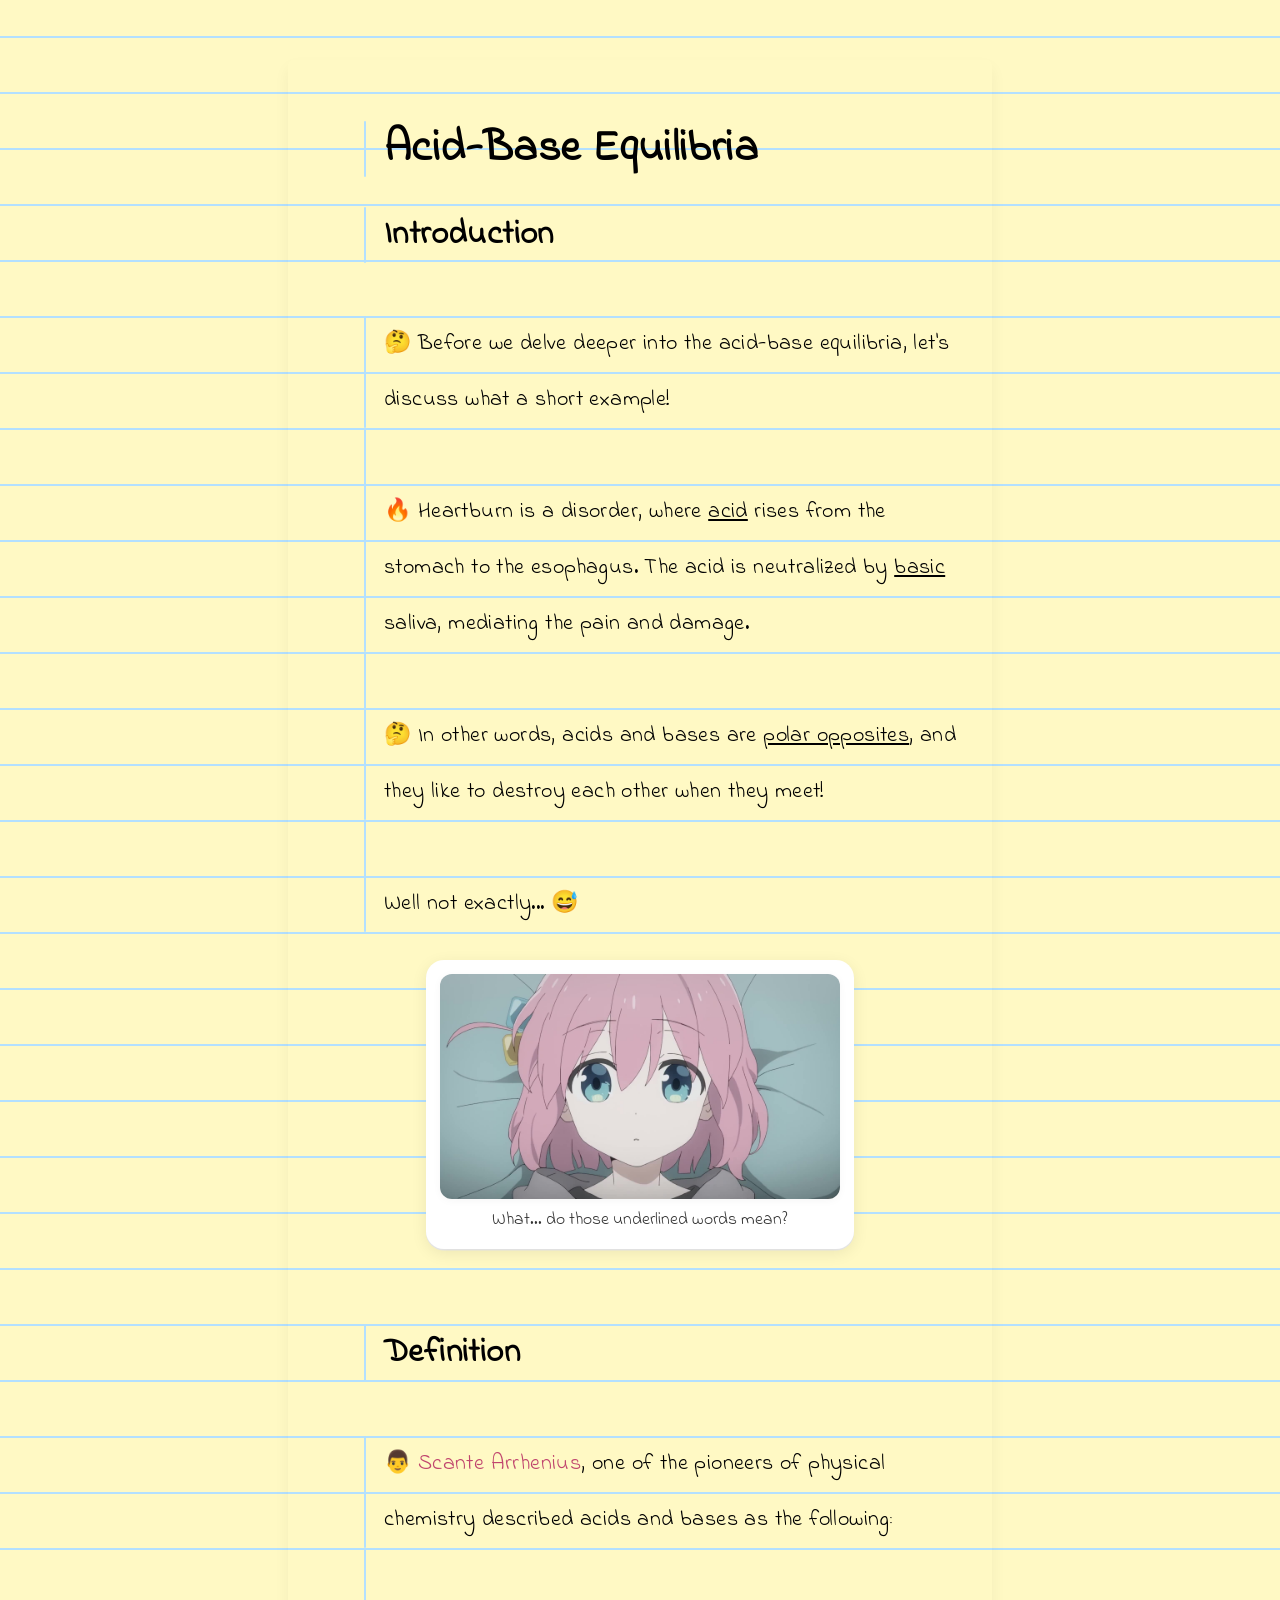
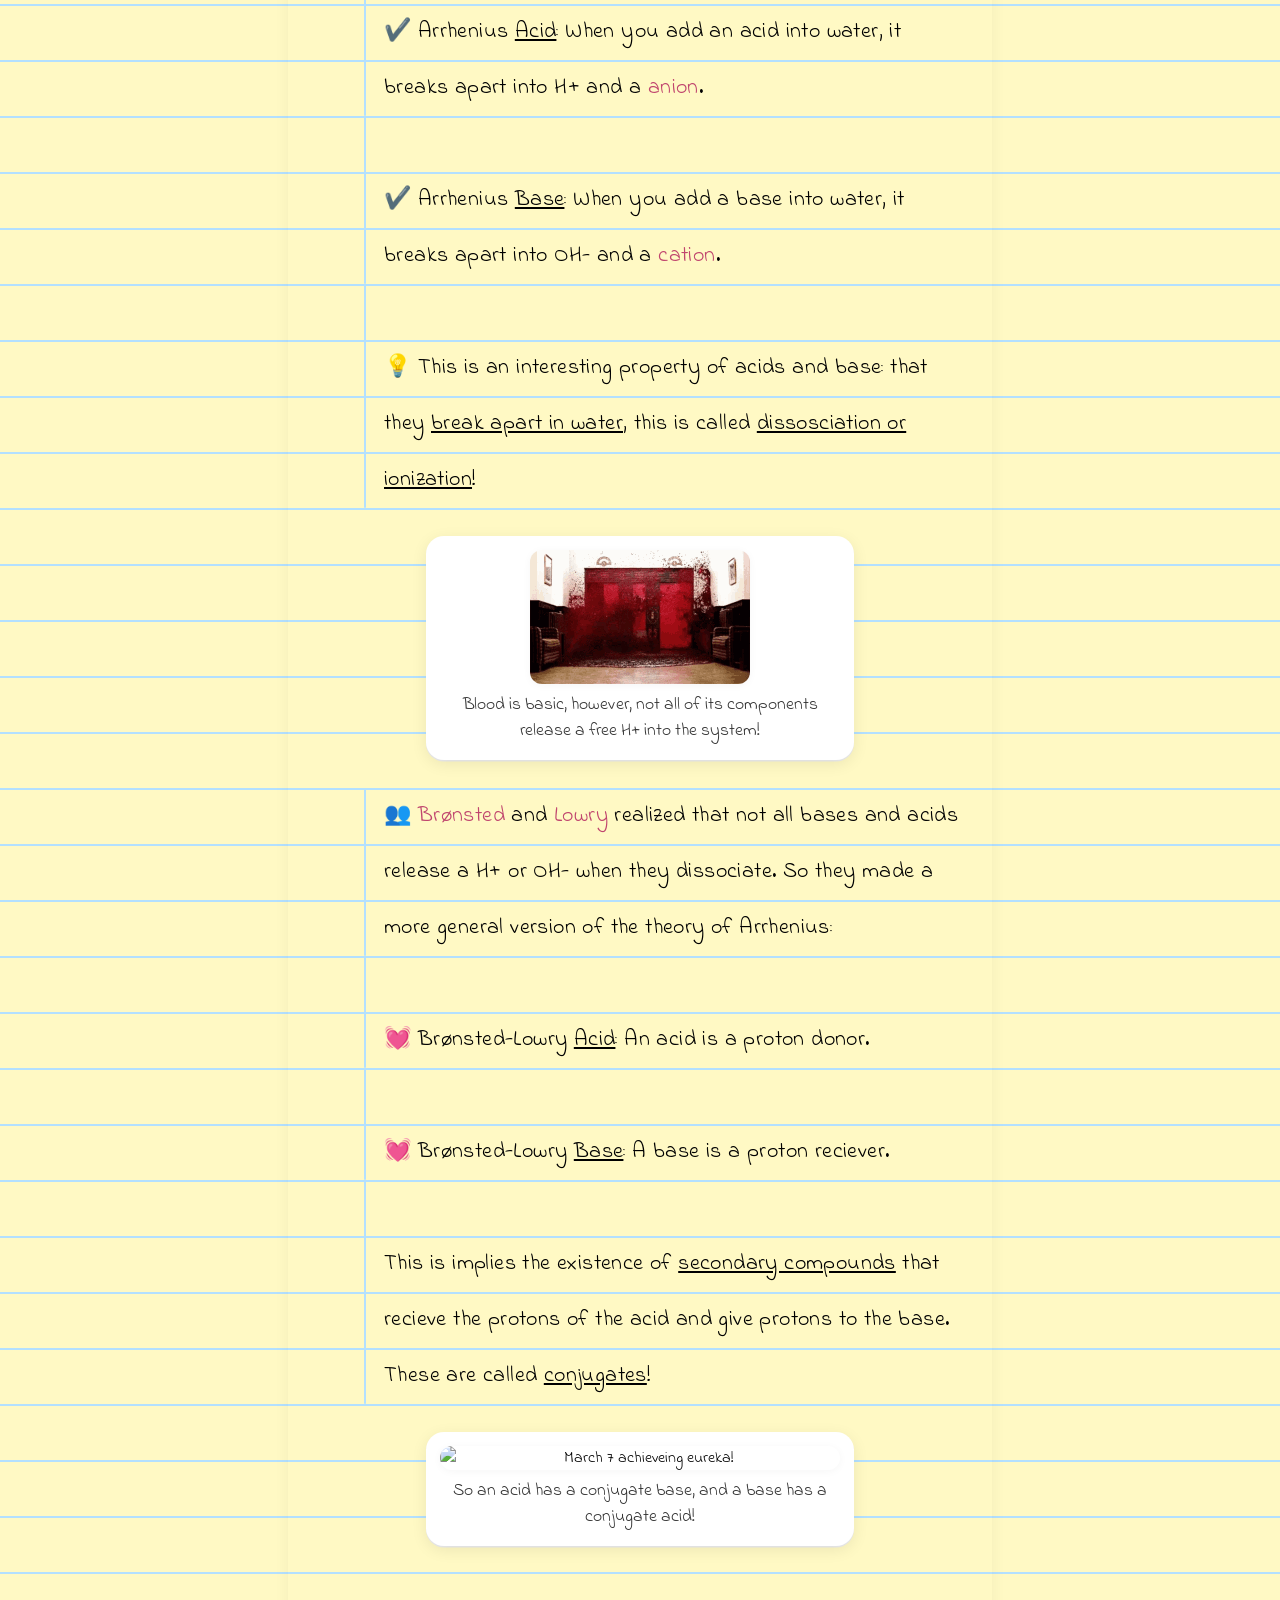
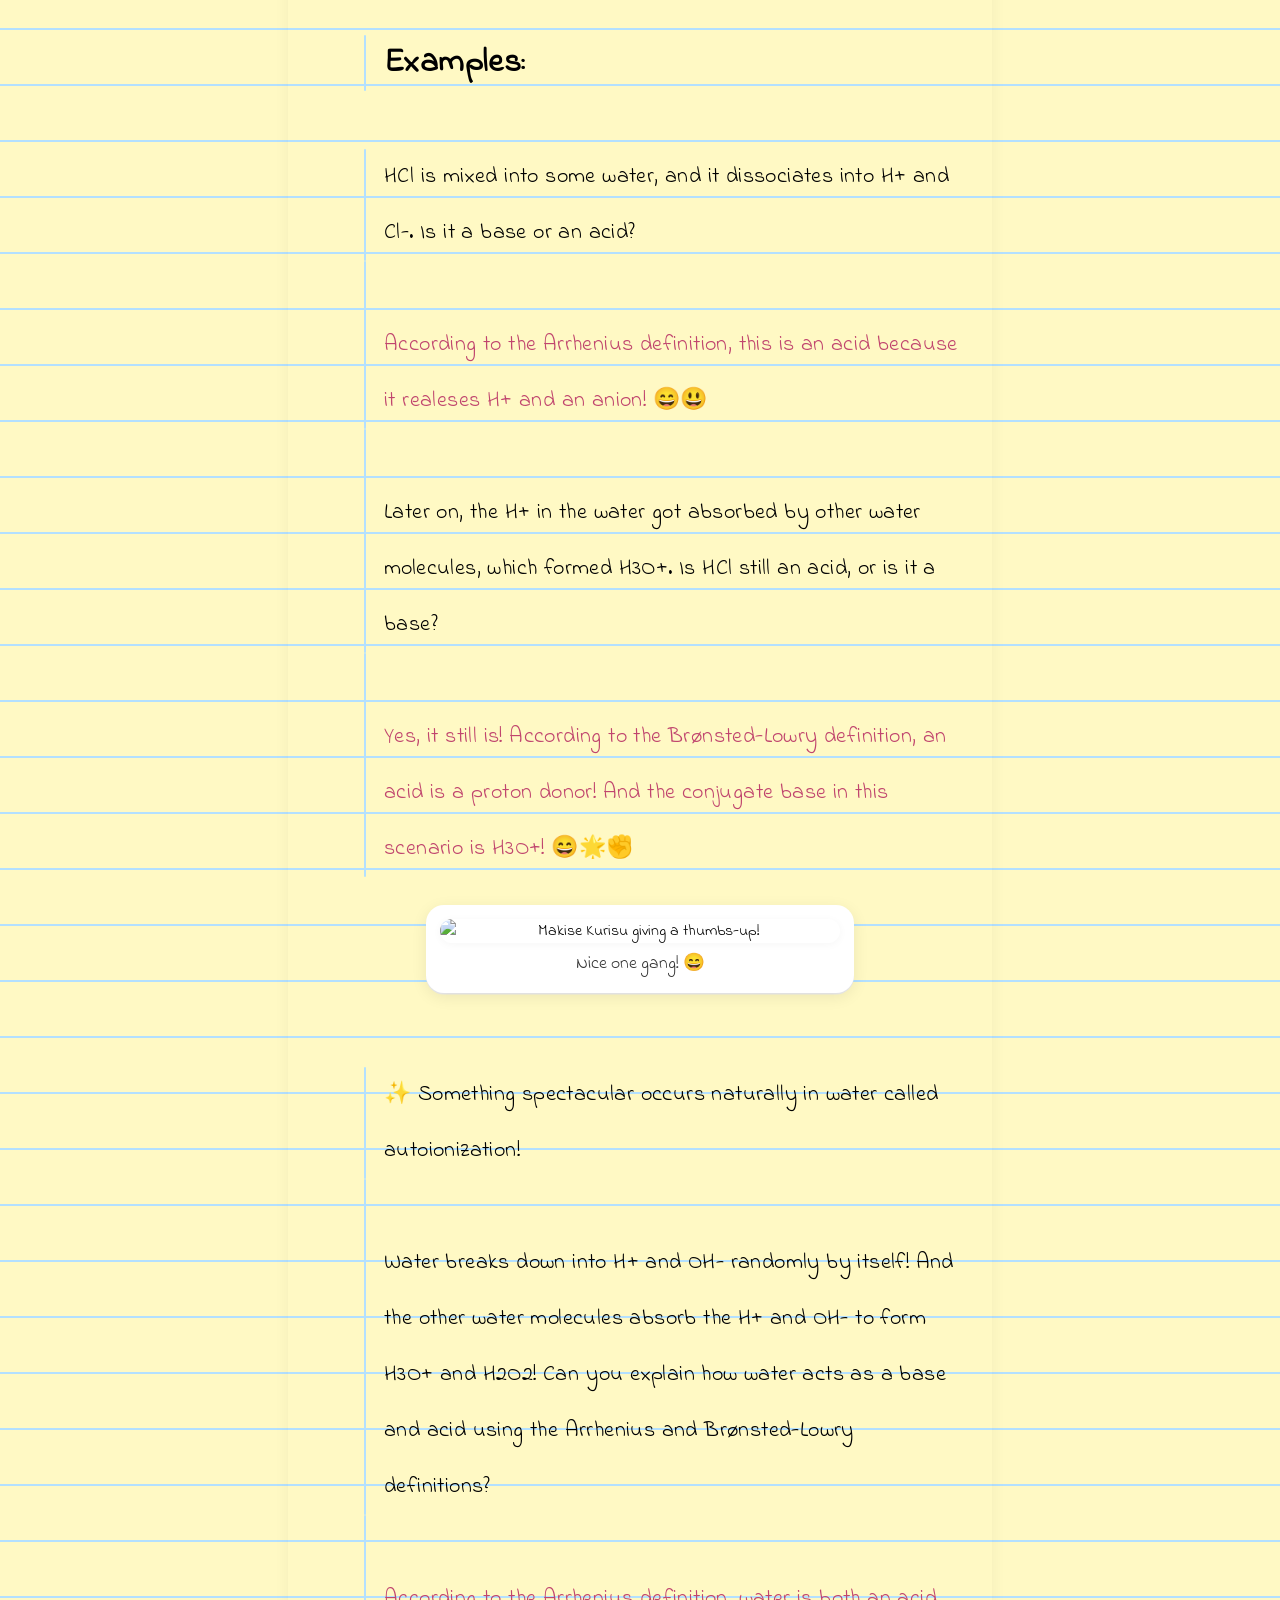
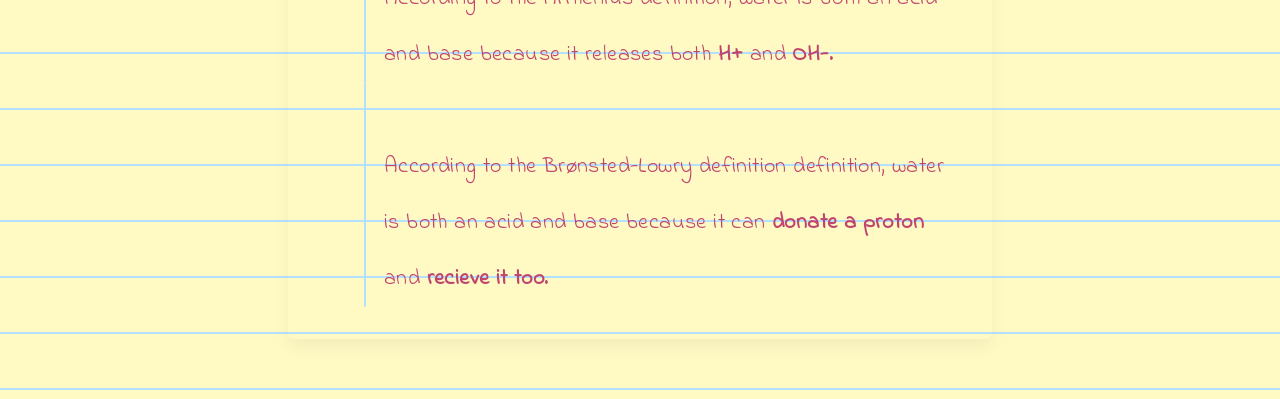
==== acid-base-equilibria.html @ 8ce42976 "Added Acid-Base Equilibria" ====
<!DOCTYPE html>
<html lang="en">
<head>
  <meta charset="UTF-8">
  <title>Acidio notes~</title>
  <link rel="icon" type="image/svg+xml" href="data:image/svg+xml;utf8,<svg xmlns='http://www.w3.org/2000/svg' viewBox='0 0 100 100'><text y='.9em' font-size='90'>🌊</text></svg>">
  <meta name="viewport" content="width=device-width,initial-scale=1">
  <!-- Optional handwriting font for more realism -->
  <link href="https://fonts.googleapis.com/css2?family=Indie+Flower&display=swap" rel="stylesheet">
  <link rel="stylesheet" href="style.css">
</head>
<body>
  <div class="yellowpad-container">
    <div class="yellowpad-line"><h1>Acid-Base Equilibria</h1></div>
    <div class="yellowpad-line"><h2>Introduction</h2></div>
    <div class="yellowpad-spacer" style="height: 26px"></div>
    <div class="yellowpad-line">🤔 Before we delve deeper into the acid-base equilibria, let's discuss what a short example!</div>
    <div class="yellowpad-line"><br>🔥 Heartburn is a disorder, where <u>acid</u> rises from the stomach to the esophagus. The acid is neutralized by <u>basic</u> saliva, mediating the pain and damage.</div>
    <div class="yellowpad-line"><br>🤔 In other words, acids and bases are <u>polar opposites</u>, and they like to destroy each other when they meet!</div>
    <div class="yellowpad-line"><br>Well not exactly... 😅</div>
    

    <div class="postcard">
      <img src="images/bocchi.jpg" alt="Bocchi in her bedroom staring into the cieling."/>
      <div class="caption">What... do those underlined words mean?</div>
    </div>
    <div class="yellowpad-spacer" style="height: 20px"></div>

    <div class="yellowpad-line"><h2>Definition</h2></div>
    <div class="yellowpad-spacer" style="height: 28px"></div>
    <div class="yellowpad-line">👨 <a href="https://en.wikipedia.org/wiki/Svante_Arrhenius"">Scante Arrhenius</a>, one of the pioneers of physical chemistry described acids and bases as the following:</div>
    <div class="yellowpad-line"><br>✔️ Arrhenius <u>Acid</u>: When you add an acid into water, it breaks apart into H+ and a <a href="https://en.wikipedia.org/wiki/Ion#Common_ions">anion</a>.</div>
    <div class="yellowpad-line"><br>✔️ Arrhenius <u>Base</u>: When you add a base into water, it breaks apart into OH- and a <a href="https://en.wikipedia.org/wiki/Ion#Common_ions">cation</a>.</div>
    <div class="yellowpad-line"><br>💡 This is an interesting property of acids and base: that they <u>break apart in water</u>, this is called <u>dissosciation or ionization</u>!</div>
  
    <div class="postcard">
      <img src="images/blood-shining.gif" alt="The blood scene from the Shining."/>
      <div class="caption">Blood is basic, however, not all of its components release a free H+ into the system!</div>
    </div>

    <div class="yellowpad-line">👥 <a href="https://en.wikipedia.org/wiki/Johannes_Nicolaus_Br%C3%B8nsted">Brønsted</a> and <a href="https://en.wikipedia.org/wiki/Martin_Lowry">Lowry</a> realized that not all bases and acids release a H+ or OH- when they dissociate. So they made a more general version of the theory of Arrhenius:</div>
    <div class="yellowpad-line"><br>💓 Brønsted-Lowry <u>Acid</u>: An acid is a proton donor.</div>
    <div class="yellowpad-line"><br>💓 Brønsted-Lowry <u>Base</u>: A base is a proton reciever.</div>
    <div class="yellowpad-line"><br>This is implies the existence of <u>secondary compounds</u> that recieve the protons of the acid and give protons to the base. These are called <u>conjugates</u>!</div>

    <div class="postcard">
      <img src="https://c.tenor.com/c9is7Aq9V0AAAAAd/tenor.gif" alt="March 7 achieveing eureka!"/>
      <div class="caption">So an acid has a conjugate base, and a base has a conjugate acid!</div>
    </div>
    <div class="yellowpad-spacer" style="height: 34px"></div>
    <div class="yellowpad-line"><h2>Examples:</h2></div>
    
    <div class="yellowpad-spacer" style="height: 30px"></div>
    <div class="yellowpad-line">HCl is mixed into some water, and it dissociates into H+ and Cl-. Is it a base or an acid?</div>
    <div class="yellowpad-line is-red"><br>According to the Arrhenius definition, this is an acid because it realeses H+ and an anion! 😄😃</div>
    <div class="yellowpad-line"><br>Later on, the H+ in the water got absorbed by other water molecules, which formed H3O+. Is HCl still an acid, or is it a base?</div>
    <div class="yellowpad-line is-red"><br>Yes, it still is! According to the Brønsted-Lowry definition, an acid is a proton donor! And the conjugate base in this scenario is H3O+! 😄🌟✊</div>
    
    <div class="postcard">
      <img src="https://c.tenor.com/1Wi0B03o12MAAAAd/tenor.gif" alt="Makise Kurisu giving a thumbs-up!"/>
      <div class="caption">Nice one gang! 😄</div>
    </div>

    <div class="yellowpad-spacer" style="height: 46px"></div>
    <div class="yellowpad-line">✨ Something spectacular occurs naturally in water called autoionization!</div>
    <div class="yellowpad-line"><br>Water breaks down into H+ and OH- randomly by itself! And the other water molecules absorb the H+ and OH- to form H3O+ and H2O2! Can you explain how water acts as a base and acid using the Arrhenius and Brønsted-Lowry definitions?</div>
    <div class="yellowpad-line is-red"><br>According to the Arrhenius definition, water is both an acid and base because it releases both <b>H+</b> and <b>OH-</b>.</div>
    <div class="yellowpad-line is-red"><br>According to the Brønsted-Lowry definition definition, water is both an acid and base because it can <b>donate a proton</b> and <b>recieve it too</b>.</div>
  </div>

  <script>
    // Fade-in effect when lines are scrolled into view
    const lines = document.querySelectorAll('.yellowpad-line');
    const observer = new IntersectionObserver(entries => {
      entries.forEach(entry => {
        if (entry.isIntersecting) {
          entry.target.classList.add('visible');
          observer.unobserve(entry.target); // Only animate once
        }
      });
    }, { threshold: 0.2 });

    lines.forEach(line => observer.observe(line));
  </script>
</body>
</html>
---- style.css ----
body {
  background:
    repeating-linear-gradient(
      to bottom,
      #fff9c4,           /* Light yellow */
      #fff9c4 36px,
      #b3e0ff 36px,
      #b3e0ff 38px,
      #fff9c4 38px,
      #fff9c4 56px
    );
  min-height: 100vh;
  margin: 0;
  font-family: 'Indie Flower', cursive, Arial, sans-serif;
}

.yellowpad-container {
  max-width: 640px;
  margin: 60px auto;
  padding: 32px;
  background: rgba(255, 255, 220, 0.0); /* transparent so the lines show */
  /* Optional: simulate pad border */
  border-radius: 6px;
  box-shadow: 0 8px 16px rgba(0,0,0,0.05);
}

.yellowpad-line {
  opacity: 0;
  transform: translateY(20px);
  transition: opacity 1s cubic-bezier(.77,0,.18,1), transform 1s cubic-bezier(.77,0,.18,1);
  font-size: 22px;
  line-height: 56px; /* same as the background line spacing */
  letter-spacing: .4px;
  /* Optional: blue "margin" line at start of pad */
  padding-left: 64px;
  position: relative;
}

/* Red Edition hehe*/
.yellowpad-line.is-red {
  color: rgb(192, 69, 110);
}

/* Red Edition hehe*/
a {
  color: rgb(192, 69, 110);
  text-decoration: none;
}

/* Simulate blue vertical margin line -- optional */
.yellowpad-line::before {
  content: "";
  position: absolute;
  left: 44px;
  top: 0;
  bottom: 0;
  width: 2px;
  background: #b3e0ff;
  border-radius: 10px;
}

.yellowpad-line.visible {
  opacity: 1;
  transform: translateY(0);
}

.yellowpad-spacer {
  height: 56px;
}

.postcard {
  background: #fff;
  border-radius: 18px;
  box-shadow: 0 4px 16px rgba(0,0,0,0.08), 0 1.5px 0 #eee;
  padding: 14px 14px 14px 14px;
  margin: 28px auto;
  max-width: 400px;
  text-align: center;
  transition: box-shadow 0.2s;
}

.postcard img {
  max-width: 100%;
  border-radius: 12px;
  box-shadow: 0 1.5px 9px rgba(0,0,0,0.04);
  display: block;
  margin: 0 auto 8px auto;
}

.postcard .caption {
  color: #333;
  font-size: 1.1em;
  font-family: 'Indie Flower', cursive, Arial, sans-serif;
  margin-top: 6px;
  margin-bottom: 2px;
}
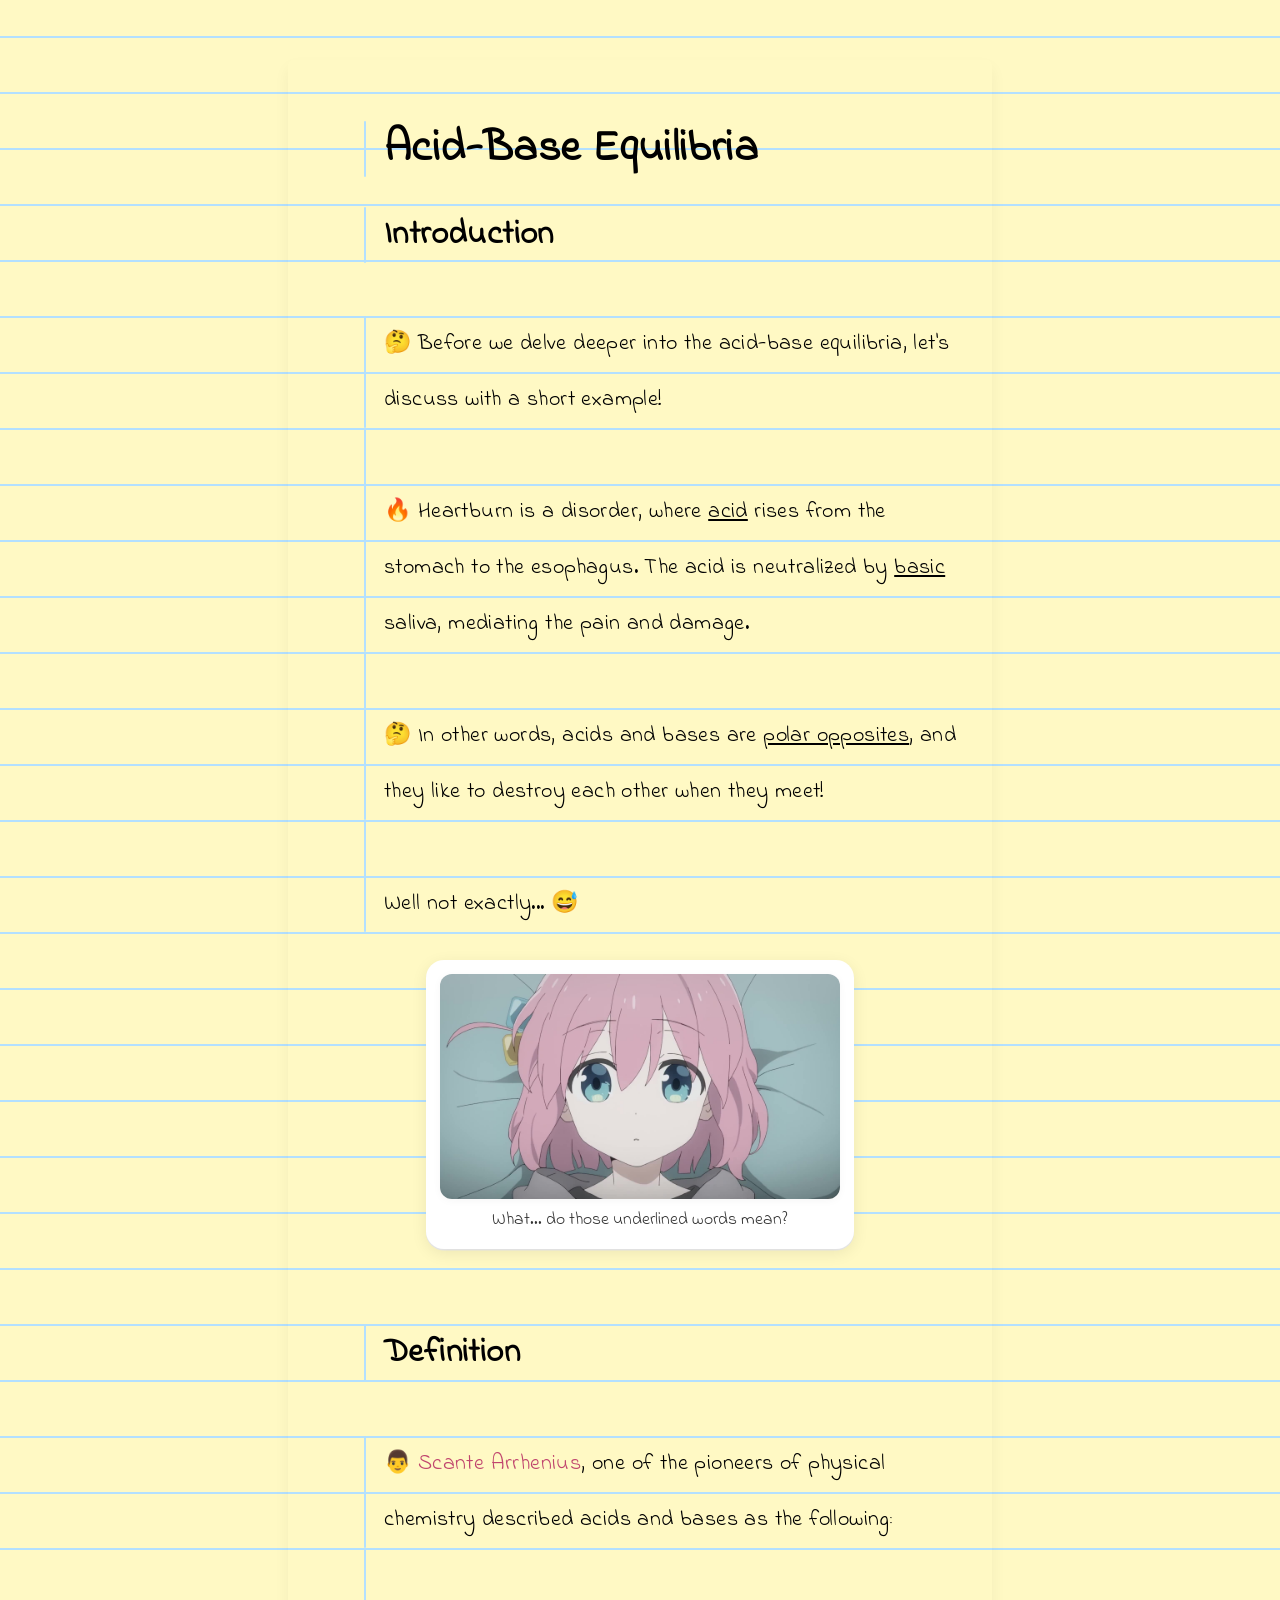
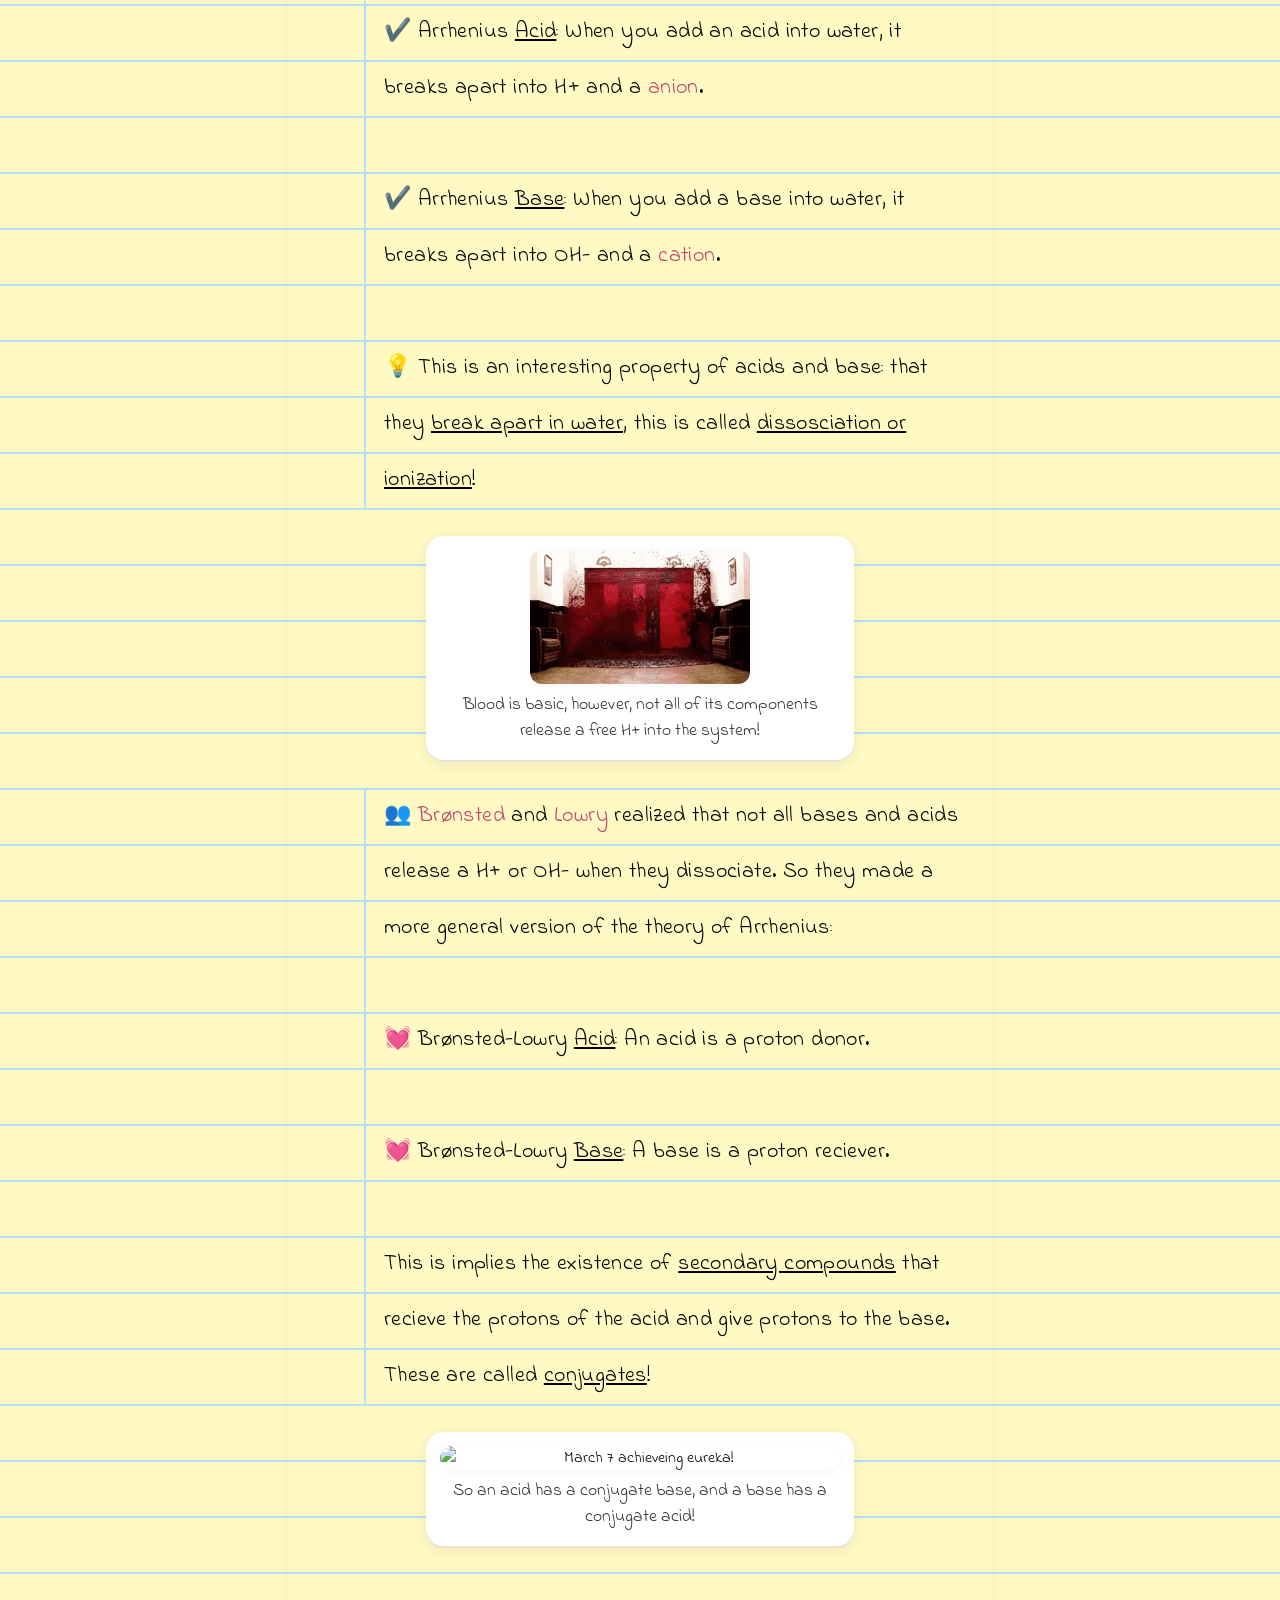
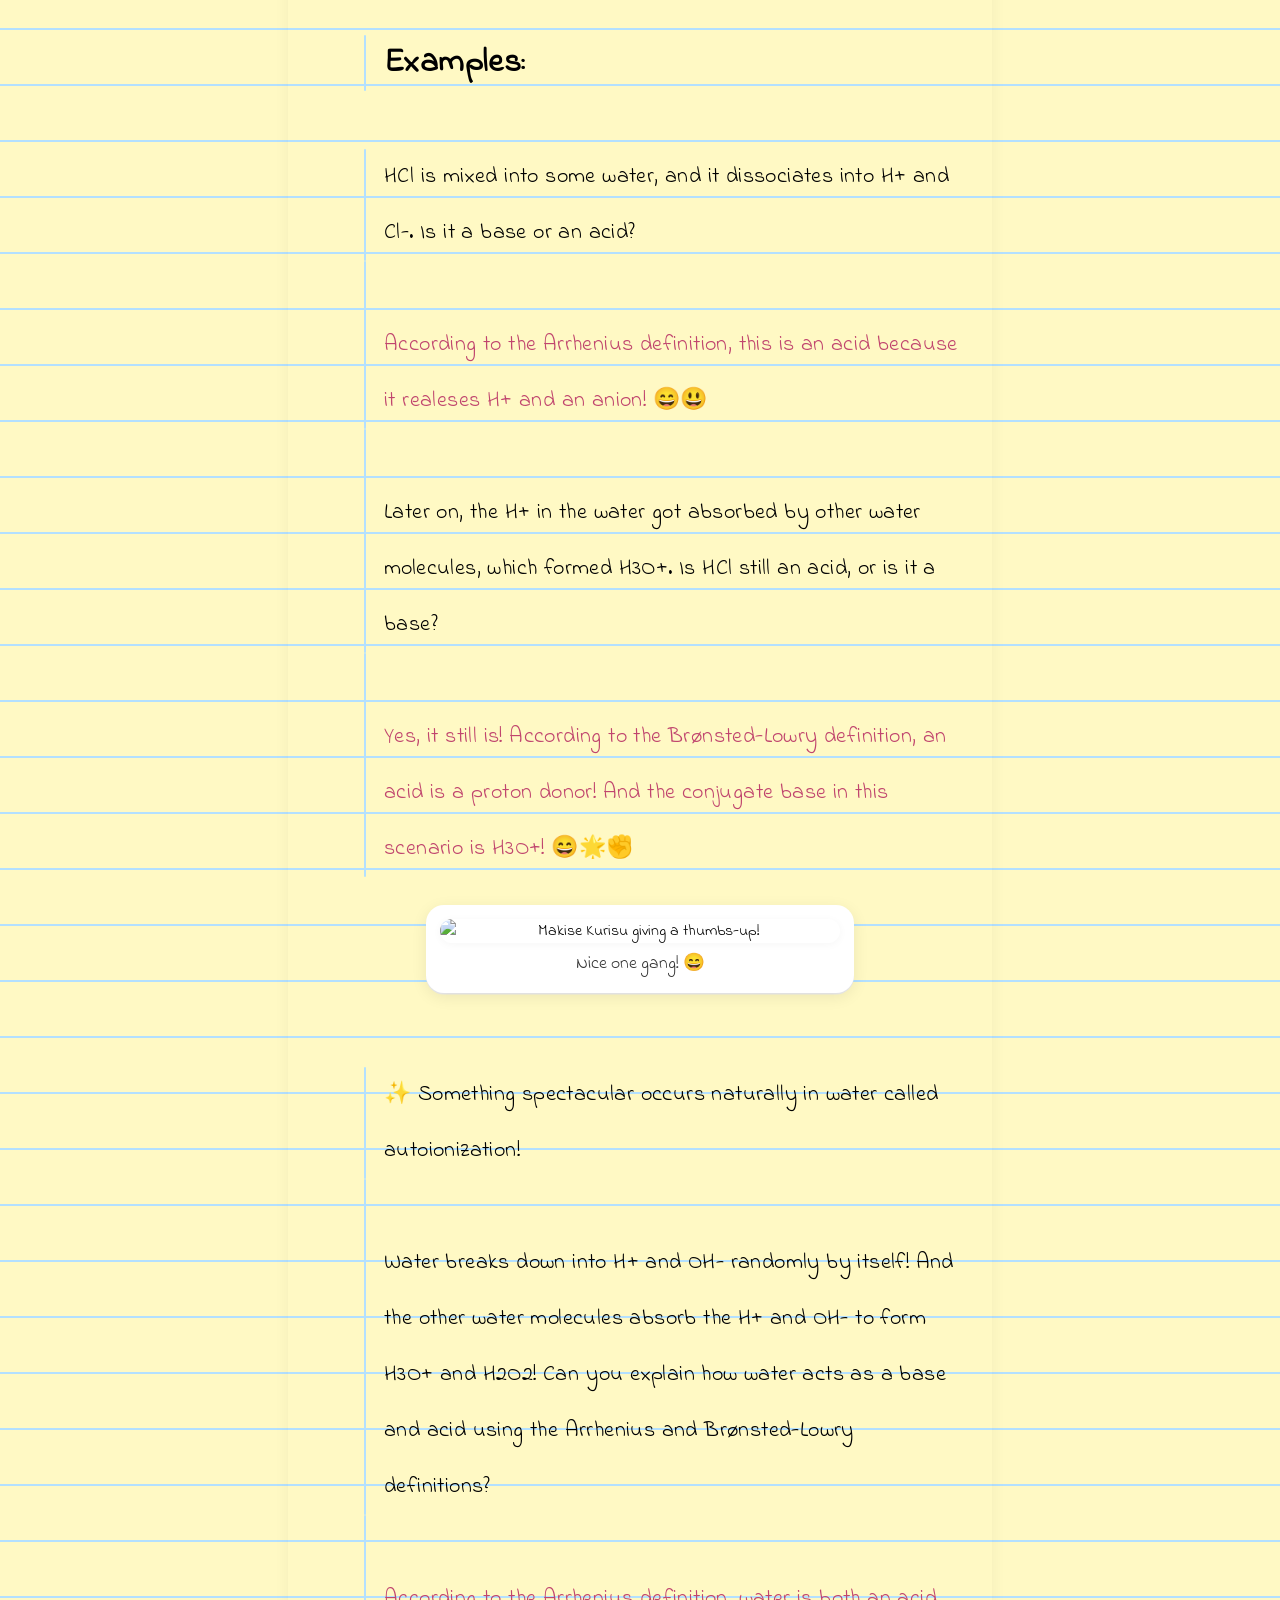
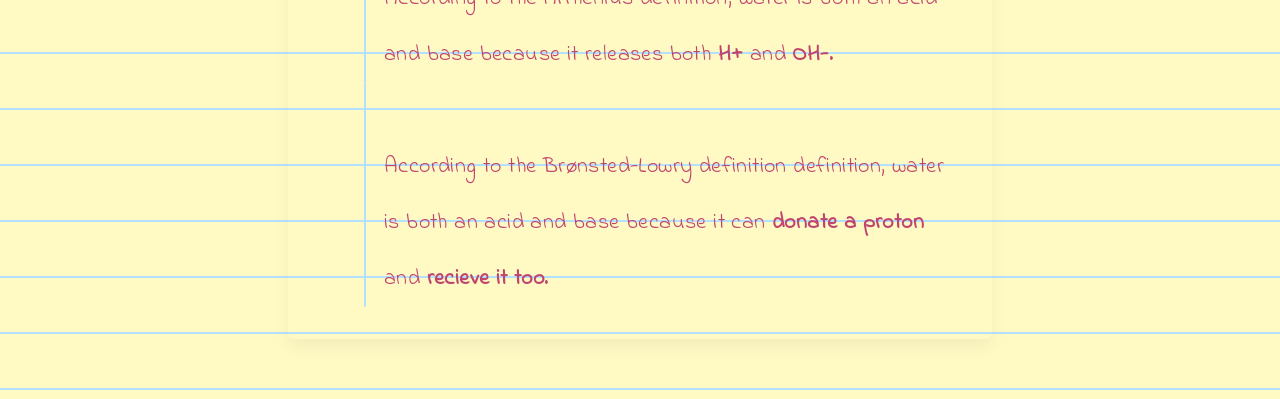
==== commit 702e4290: "Fixed typo 2" ====
--- a/acid-base-equilibria.html
+++ b/acid-base-equilibria.html
@@ -14,7 +14,7 @@
     <div class="yellowpad-line"><h1>Acid-Base Equilibria</h1></div>
     <div class="yellowpad-line"><h2>Introduction</h2></div>
     <div class="yellowpad-spacer" style="height: 26px"></div>
-    <div class="yellowpad-line">🤔 Before we delve deeper into the acid-base equilibria, let's discuss what a short example!</div>
+    <div class="yellowpad-line">🤔 Before we delve deeper into the acid-base equilibria, let's discuss with a short example!</div>
     <div class="yellowpad-line"><br>🔥 Heartburn is a disorder, where <u>acid</u> rises from the stomach to the esophagus. The acid is neutralized by <u>basic</u> saliva, mediating the pain and damage.</div>
     <div class="yellowpad-line"><br>🤔 In other words, acids and bases are <u>polar opposites</u>, and they like to destroy each other when they meet!</div>
     <div class="yellowpad-line"><br>Well not exactly... 😅</div>
